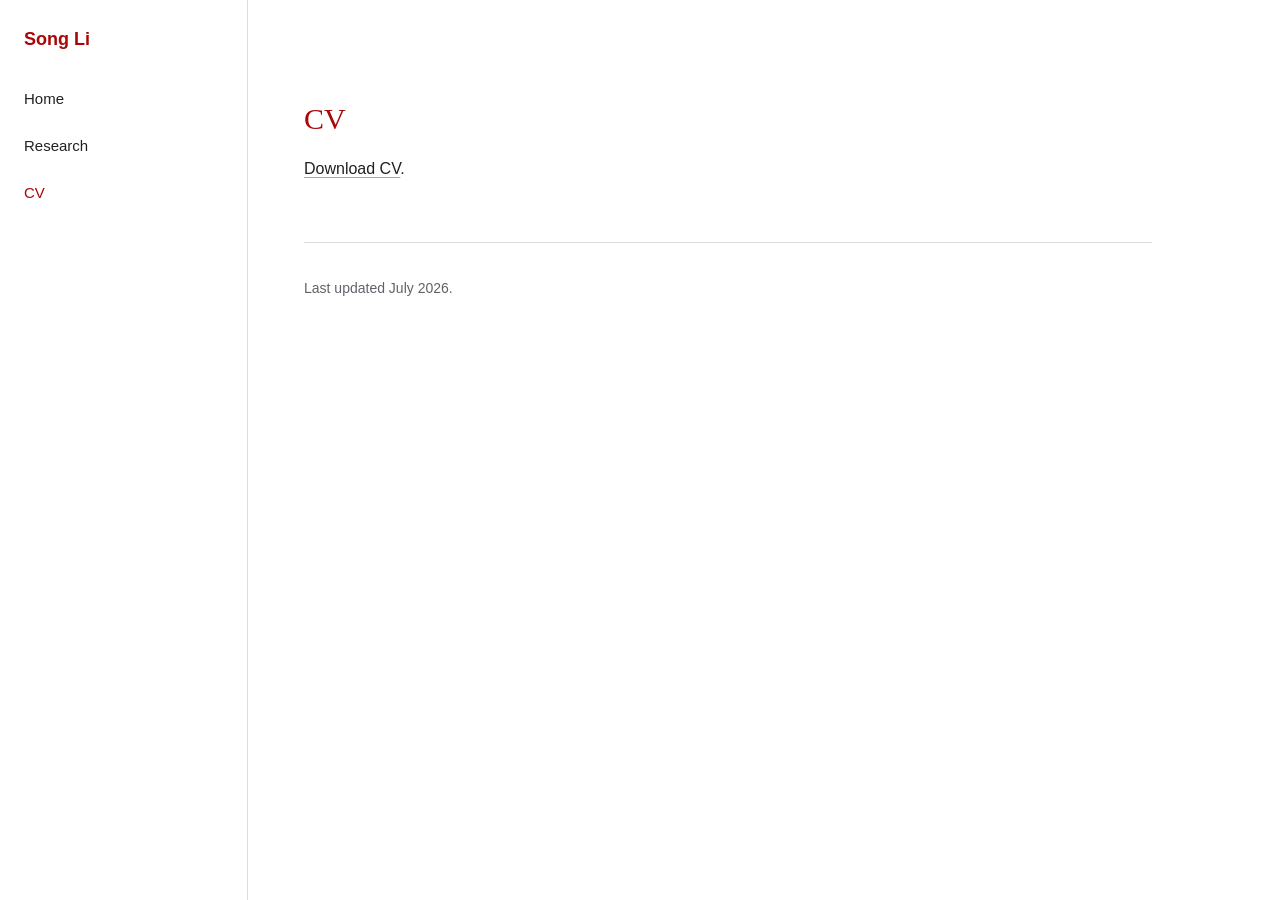
==== cv.html @ c4982b7c "Use 'joint with' for coauthors; rename CV section to Other Publications Co-Authored-By: Claude Opus " ====
<!doctype html>
<html lang="en">
<head>
  <meta charset="utf-8">
  <meta name="viewport" content="width=device-width, initial-scale=1">
  <meta name="description" content="CV of Song Li.">
  <title>CV - Song Li</title>
  <link rel="stylesheet" href="styles.css">
</head>
<body>
  <div class="site">
    <aside class="sidebar" aria-label="Site navigation">
      <p class="site-title">Song Li</p>
      <nav class="nav">
        <a href="index.html">Home</a>
        <a href="research.html">Research</a>
        <a class="active" href="cv.html">CV</a>
      </nav>
    </aside>

    <main>
      <section>
        <h2>CV</h2>
        <p>
          <a href="cv/song-li-cv.pdf?v=20260709b">Download CV</a>.
        </p>
      </section>

      <footer class="footer">
        Last updated July 2026.
      </footer>
    </main>
  </div>
</body>
</html>
---- styles.css ----
:root {
  --accent: #a90707;
  --ink: #202124;
  --muted: #5f6368;
  --line: #dadce0;
  --paper: #ffffff;
  --soft: #f8f9fa;
  --nav-width: 248px;
}

* {
  box-sizing: border-box;
}

html {
  scroll-behavior: smooth;
}

body {
  margin: 0;
  background: var(--paper);
  color: var(--ink);
  font-family: "Open Sans", Arial, Helvetica, sans-serif;
  font-size: 16px;
  line-height: 1.65;
}

a {
  color: inherit;
  text-decoration-color: rgba(169, 7, 7, 0.45);
  text-underline-offset: 3px;
}

a:hover,
a:focus {
  color: var(--accent);
  text-decoration-color: var(--accent);
}

.site {
  min-height: 100vh;
  display: grid;
  grid-template-columns: var(--nav-width) minmax(0, 1fr);
}

.sidebar {
  position: sticky;
  top: 0;
  height: 100vh;
  border-right: 1px solid var(--line);
  padding: 28px 24px;
  background: var(--paper);
}

.site-title {
  margin: 0 0 28px;
  font-size: 18px;
  font-weight: 700;
  line-height: 1.3;
  color: var(--accent);
}

.nav {
  display: flex;
  flex-direction: column;
  gap: 6px;
}

.nav a {
  display: block;
  padding: 8px 0;
  color: var(--ink);
  text-decoration: none;
  font-size: 15px;
}

.nav a:hover,
.nav a:focus,
.nav a.active {
  color: var(--accent);
}

main {
  width: min(960px, 100%);
  padding: 56px 56px 80px;
}

.hero {
  padding: 10px 0 34px;
  text-align: center;
}

h1 {
  margin: 0;
  color: var(--accent);
  font-family: Georgia, "Times New Roman", serif;
  font-size: clamp(36px, 6vw, 58px);
  font-weight: 400;
  line-height: 1.15;
}

.intro {
  display: grid;
  grid-template-columns: minmax(0, 1.45fr) minmax(220px, 0.75fr);
  gap: 42px;
  align-items: start;
  padding: 22px 0 44px;
  border-bottom: 1px solid var(--line);
}

.intro p {
  margin: 0 0 18px;
}

.label {
  font-weight: 700;
}

.portrait {
  aspect-ratio: 4 / 5;
  border: 1px solid var(--line);
  background:
    linear-gradient(135deg, rgba(169, 7, 7, 0.08), rgba(32, 33, 36, 0.03)),
    var(--soft);
  display: grid;
  place-items: center;
  padding: 24px;
  color: var(--muted);
  text-align: center;
  font-size: 14px;
}

section {
  padding: 44px 0;
  border-bottom: 1px solid var(--line);
}

section:last-child {
  border-bottom: 0;
}

h2 {
  margin: 0 0 18px;
  color: var(--accent);
  font-family: Georgia, "Times New Roman", serif;
  font-size: 30px;
  font-weight: 400;
  line-height: 1.25;
}

.subsection-title {
  margin: 24px 0 8px;
  font-size: 17px;
  font-weight: 700;
  line-height: 1.35;
}

p {
  margin: 0 0 16px;
}

ul {
  margin: 0;
  padding-left: 20px;
}

li + li {
  margin-top: 10px;
}

.paper-list {
  list-style: none;
  padding: 0;
}

.paper-list li {
  padding: 18px 0;
  border-top: 1px solid var(--line);
}

.paper-list li:first-child {
  border-top: 0;
  padding-top: 0;
}

.paper-title {
  font-weight: 700;
}

.paper-meta {
  margin-top: 4px;
  color: var(--muted);
  font-size: 15px;
}

.paper-abstract {
  margin-top: 10px;
  max-width: 780px;
}

.paper-abstract-label {
  font-weight: 700;
}

.footer {
  padding-top: 34px;
  color: var(--muted);
  font-size: 14px;
}

@media (max-width: 760px) {
  .site {
    display: block;
  }

  .sidebar {
    position: static;
    height: auto;
    padding: 18px 24px;
    border-right: 0;
    border-bottom: 1px solid var(--line);
  }

  .site-title {
    margin-bottom: 10px;
  }

  .nav {
    flex-direction: row;
    flex-wrap: wrap;
    gap: 4px 18px;
  }

  .nav a {
    padding: 4px 0;
  }

  main {
    padding: 36px 24px 56px;
  }

  .intro {
    grid-template-columns: 1fr;
    gap: 28px;
  }

  .portrait {
    max-width: 300px;
  }
}
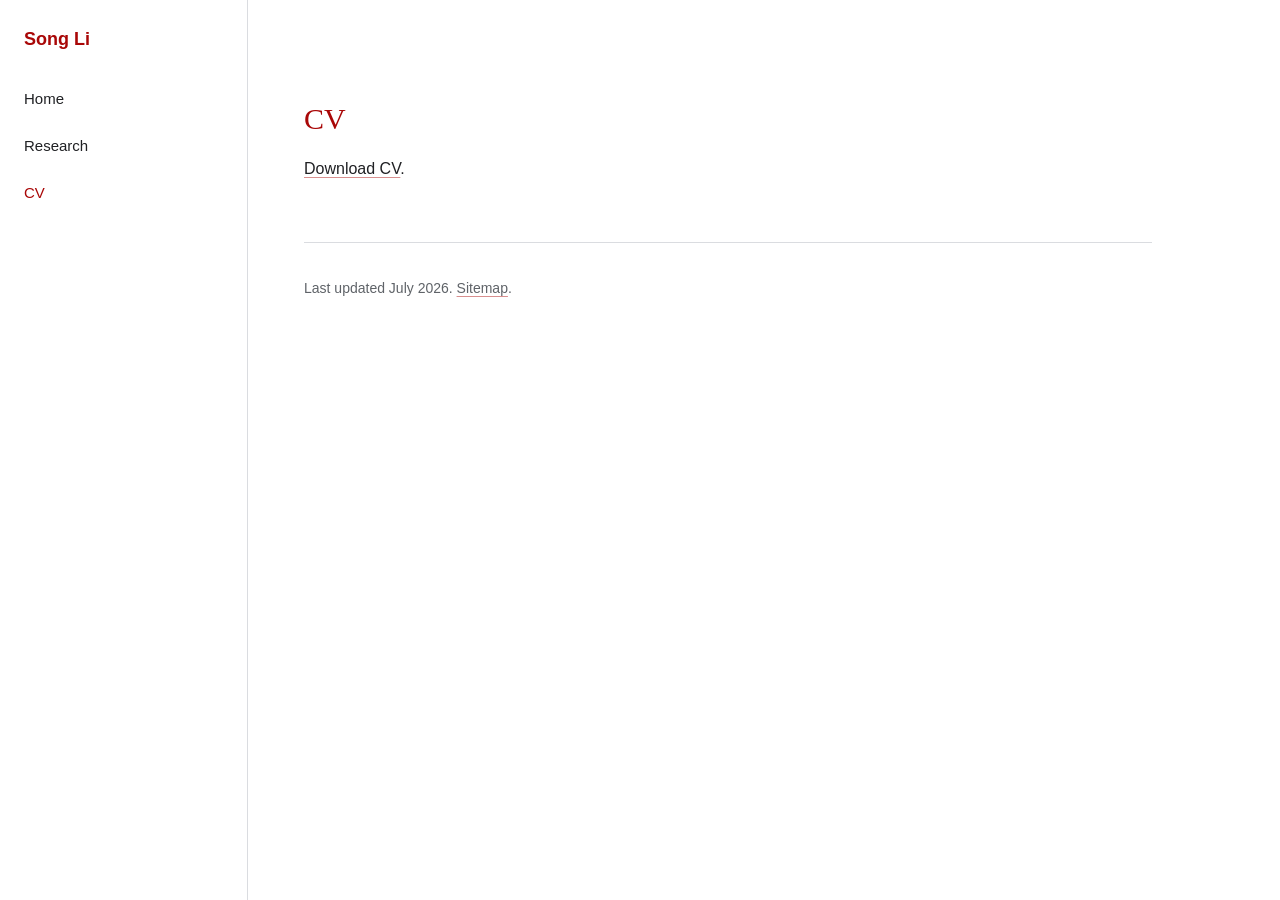
==== commit 71b151db: "Add HTML sitemap and expand crawl coverage" ====
--- a/cv.html
+++ b/cv.html
@@ -2,9 +2,19 @@
 <html lang="en">
 <head>
   <meta charset="utf-8">
+  <!-- Google tag (gtag.js) -->
+  <script async src="https://www.googletagmanager.com/gtag/js?id=G-BRMDMRXZ8V"></script>
+  <script>
+    window.dataLayer = window.dataLayer || [];
+    function gtag(){dataLayer.push(arguments);}
+    gtag('js', new Date());
+
+    gtag('config', 'G-BRMDMRXZ8V');
+  </script>
   <meta name="viewport" content="width=device-width, initial-scale=1">
-  <meta name="description" content="CV of Song Li.">
-  <title>CV - Song Li</title>
+  <meta name="description" content="Curriculum vitae of Song Li, Economics PhD student at Universitat Autonoma de Barcelona and Barcelona School of Economics.">
+  <link rel="canonical" href="https://songli-econ.github.io/cv.html">
+  <title>CV | Song Li, Economics PhD Student</title>
   <link rel="stylesheet" href="styles.css">
 </head>
 <body>
@@ -12,7 +22,7 @@
     <aside class="sidebar" aria-label="Site navigation">
       <p class="site-title">Song Li</p>
       <nav class="nav">
-        <a href="index.html">Home</a>
+        <a href="/">Home</a>
         <a href="research.html">Research</a>
         <a class="active" href="cv.html">CV</a>
       </nav>
@@ -22,12 +32,12 @@
       <section>
         <h2>CV</h2>
         <p>
-          <a href="cv/song-li-cv.pdf?v=20260709b">Download CV</a>.
+          <a href="cv/song-li-cv.pdf?v=8b2eeafe">Download CV</a>.
         </p>
       </section>
 
       <footer class="footer">
-        Last updated July 2026.
+        Last updated July 2026. <a href="sitemap.html">Sitemap</a>.
       </footer>
     </main>
   </div>
--- a/styles.css
+++ b/styles.css
@@ -117,17 +117,11 @@
 }
 
 .portrait {
-  aspect-ratio: 4 / 5;
+  display: block;
+  width: min(100%, 240px);
+  height: auto;
+  justify-self: end;
   border: 1px solid var(--line);
-  background:
-    linear-gradient(135deg, rgba(169, 7, 7, 0.08), rgba(32, 33, 36, 0.03)),
-    var(--soft);
-  display: grid;
-  place-items: center;
-  padding: 24px;
-  color: var(--muted);
-  text-align: center;
-  font-size: 14px;
 }
 
 section {
@@ -245,6 +239,7 @@
   }
 
   .portrait {
-    max-width: 300px;
-  }
-}
+    width: min(100%, 220px);
+    justify-self: start;
+  }
+}
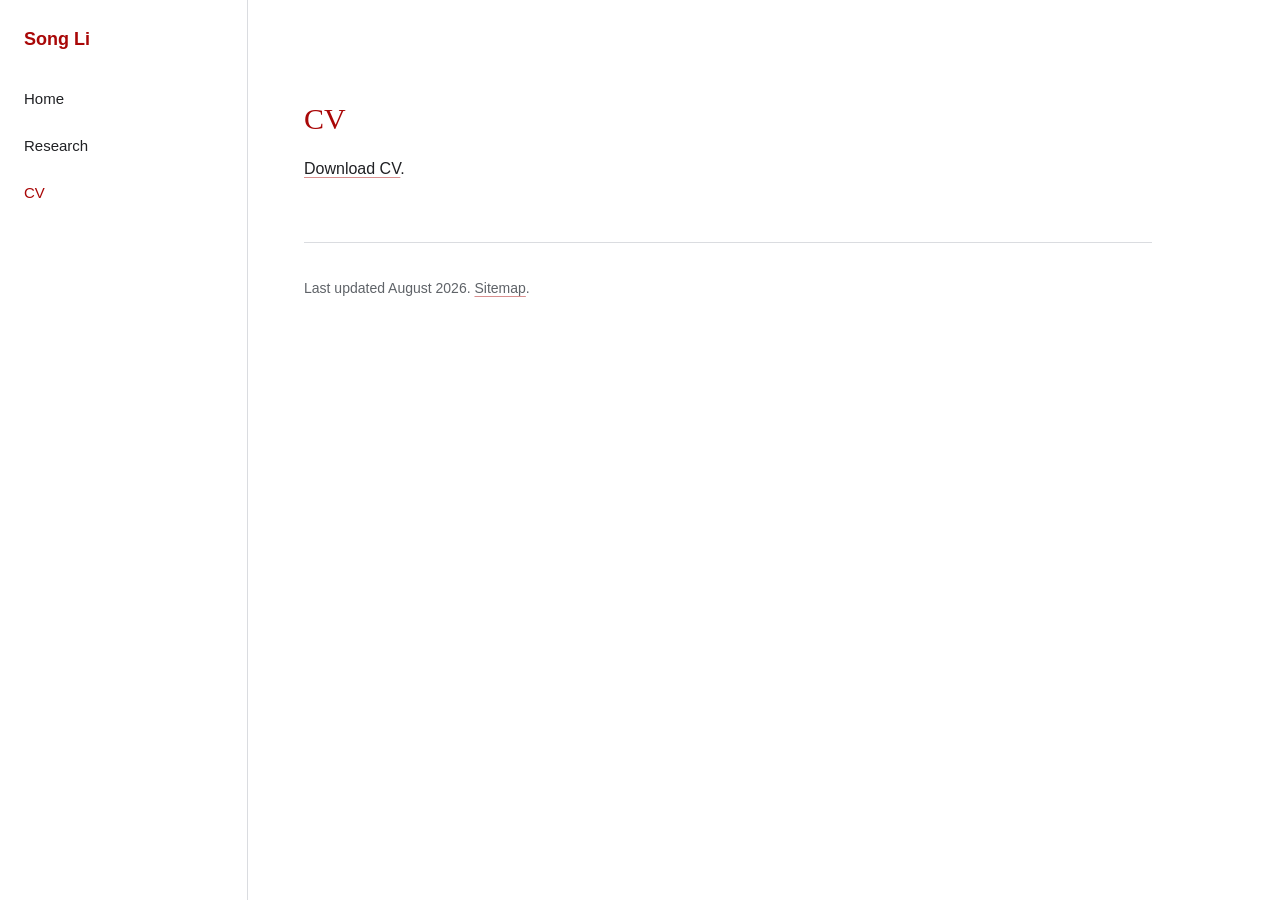
==== commit dfb11512: "Normalize CV PDF discovery links" ====
--- a/cv.html
+++ b/cv.html
@@ -32,12 +32,12 @@
       <section>
         <h2>CV</h2>
         <p>
-          <a href="cv/song-li-cv.pdf?v=8b2eeafe">Download CV</a>.
+          <a href="cv/song-li-cv.pdf">Download CV</a>.
         </p>
       </section>
 
       <footer class="footer">
-        Last updated July 2026. <a href="sitemap.html">Sitemap</a>.
+        Last updated August 2026. <a href="sitemap.html">Sitemap</a>.
       </footer>
     </main>
   </div>
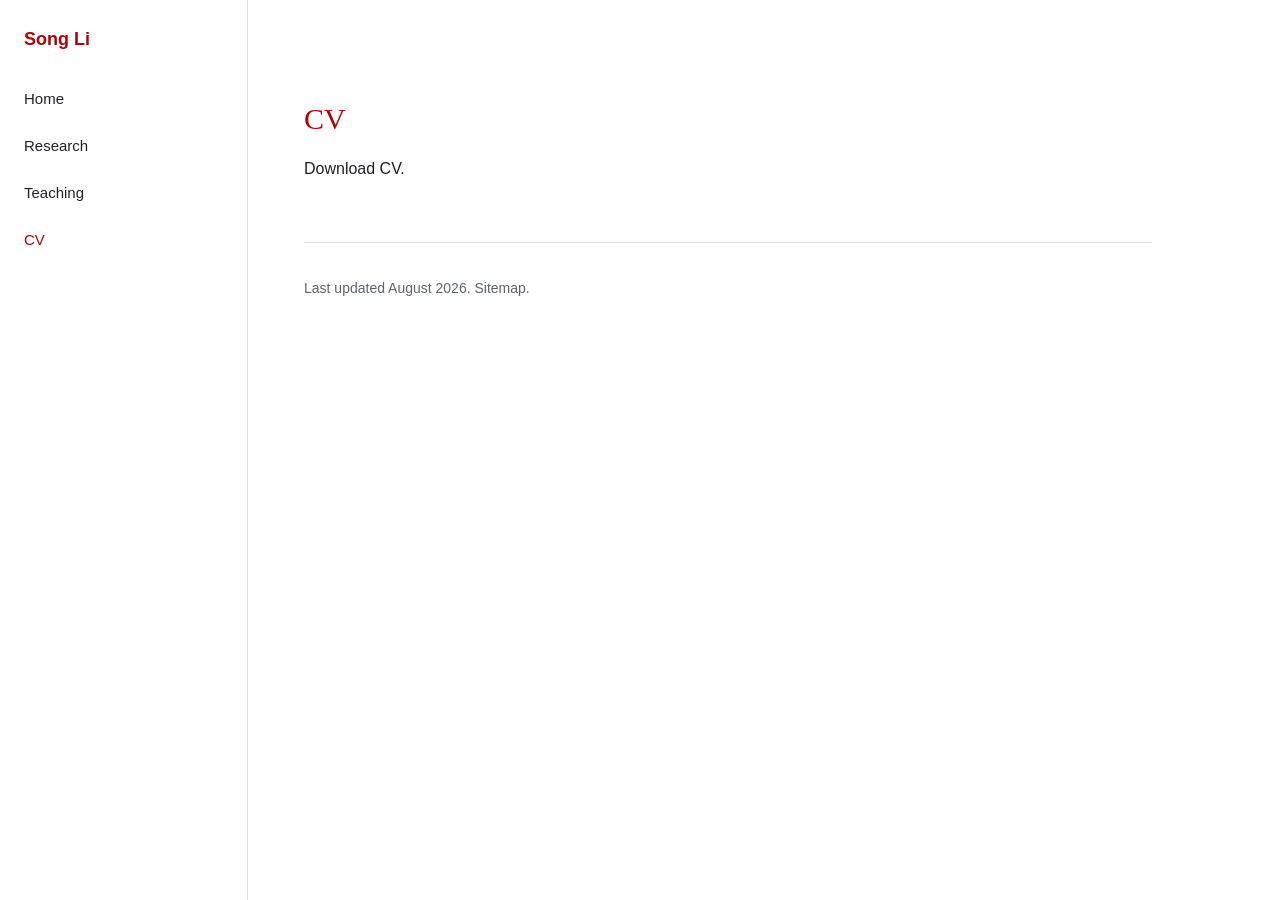
==== commit 14243cf4: "Add 2026-2027 teaching materials" ====
--- a/cv.html
+++ b/cv.html
@@ -12,7 +12,7 @@
     gtag('config', 'G-BRMDMRXZ8V');
   </script>
   <meta name="viewport" content="width=device-width, initial-scale=1">
-  <meta name="description" content="Curriculum vitae of Song Li, Economics PhD student at Universitat Autonoma de Barcelona and Barcelona School of Economics.">
+  <meta name="description" content="Curriculum vitae of Song Li, Economics PhD student at Universitat Autònoma de Barcelona and Barcelona School of Economics.">
   <link rel="canonical" href="https://songli-econ.github.io/cv.html">
   <title>CV | Song Li, Economics PhD Student</title>
   <link rel="stylesheet" href="styles.css">
@@ -24,6 +24,7 @@
       <nav class="nav">
         <a href="/">Home</a>
         <a href="research.html">Research</a>
+        <a href="teaching.html">Teaching</a>
         <a class="active" href="cv.html">CV</a>
       </nav>
     </aside>
--- a/styles.css
+++ b/styles.css
@@ -27,14 +27,12 @@
 
 a {
   color: inherit;
-  text-decoration-color: rgba(169, 7, 7, 0.45);
-  text-underline-offset: 3px;
+  text-decoration: none;
 }
 
 a:hover,
 a:focus {
   color: var(--accent);
-  text-decoration-color: var(--accent);
 }
 
 .site {
@@ -143,9 +141,23 @@
 }
 
 .subsection-title {
-  margin: 24px 0 8px;
-  font-size: 17px;
-  font-weight: 700;
+  margin: 42px 0 16px;
+  color: var(--ink);
+  font-family: Georgia, "Times New Roman", serif;
+  font-size: 24px;
+  font-weight: 400;
+  line-height: 1.25;
+}
+
+.research-index > .subsection-title:first-of-type {
+  margin-top: 30px;
+}
+
+.subgroup-title {
+  margin: 0 0 12px;
+  color: var(--muted);
+  font-size: 15px;
+  font-weight: 600;
   line-height: 1.35;
 }
 
@@ -165,26 +177,68 @@
 .paper-list {
   list-style: none;
   padding: 0;
+  display: grid;
+  gap: 22px;
 }
 
 .paper-list li {
-  padding: 18px 0;
-  border-top: 1px solid var(--line);
+  padding: 0;
+  border: 0;
 }
 
 .paper-list li:first-child {
-  border-top: 0;
-  padding-top: 0;
+  padding: 0;
+}
+
+.paper-list li + li {
+  margin-top: 0;
+}
+
+.subgroup-list {
+  margin-left: 18px;
 }
 
 .paper-title {
-  font-weight: 700;
+  font-family: "Helvetica Neue", Arial, Helvetica, sans-serif;
+  font-size: 16px;
+  font-weight: 300;
+  font-synthesis: none;
+  line-height: 1.45;
+}
+
+.paper-title a {
+  color: var(--ink);
+  font-weight: 300;
+}
+
+.paper-title a:hover,
+.paper-title a:focus {
+  color: var(--accent);
 }
 
 .paper-meta {
-  margin-top: 4px;
-  color: var(--muted);
-  font-size: 15px;
+  margin-top: 3px;
+  color: var(--muted);
+  font-size: 15px;
+  line-height: 1.55;
+}
+
+.paper-resources {
+  display: flex;
+  flex-wrap: wrap;
+  gap: 14px;
+  margin: 16px 0 20px;
+  font-size: 15px;
+  font-weight: 600;
+}
+
+.paper-resources a {
+  color: var(--ink);
+}
+
+.paper-resources a:hover,
+.paper-resources a:focus {
+  color: var(--accent);
 }
 
 .paper-abstract {
@@ -194,6 +248,51 @@
 
 .paper-abstract-label {
   font-weight: 700;
+}
+
+.teaching-index > .subsection-title {
+  margin-top: 30px;
+  margin-bottom: 4px;
+}
+
+.course-year {
+  margin-bottom: 24px;
+  color: var(--muted);
+  font-size: 15px;
+}
+
+.teaching-materials {
+  width: min(720px, 100%);
+  margin: 0;
+  padding: 0;
+  list-style: none;
+  border-top: 1px solid var(--line);
+}
+
+.teaching-materials li {
+  display: grid;
+  grid-template-columns: 32px minmax(0, 1fr) auto;
+  gap: 14px;
+  align-items: baseline;
+  margin: 0;
+  padding: 14px 0;
+  border-bottom: 1px solid var(--line);
+}
+
+.teaching-materials a {
+  color: var(--ink);
+  font-weight: 400;
+}
+
+.teaching-materials a:hover,
+.teaching-materials a:focus {
+  color: var(--accent);
+}
+
+.material-number,
+.material-format {
+  color: var(--muted);
+  font-size: 13px;
 }
 
 .footer {
